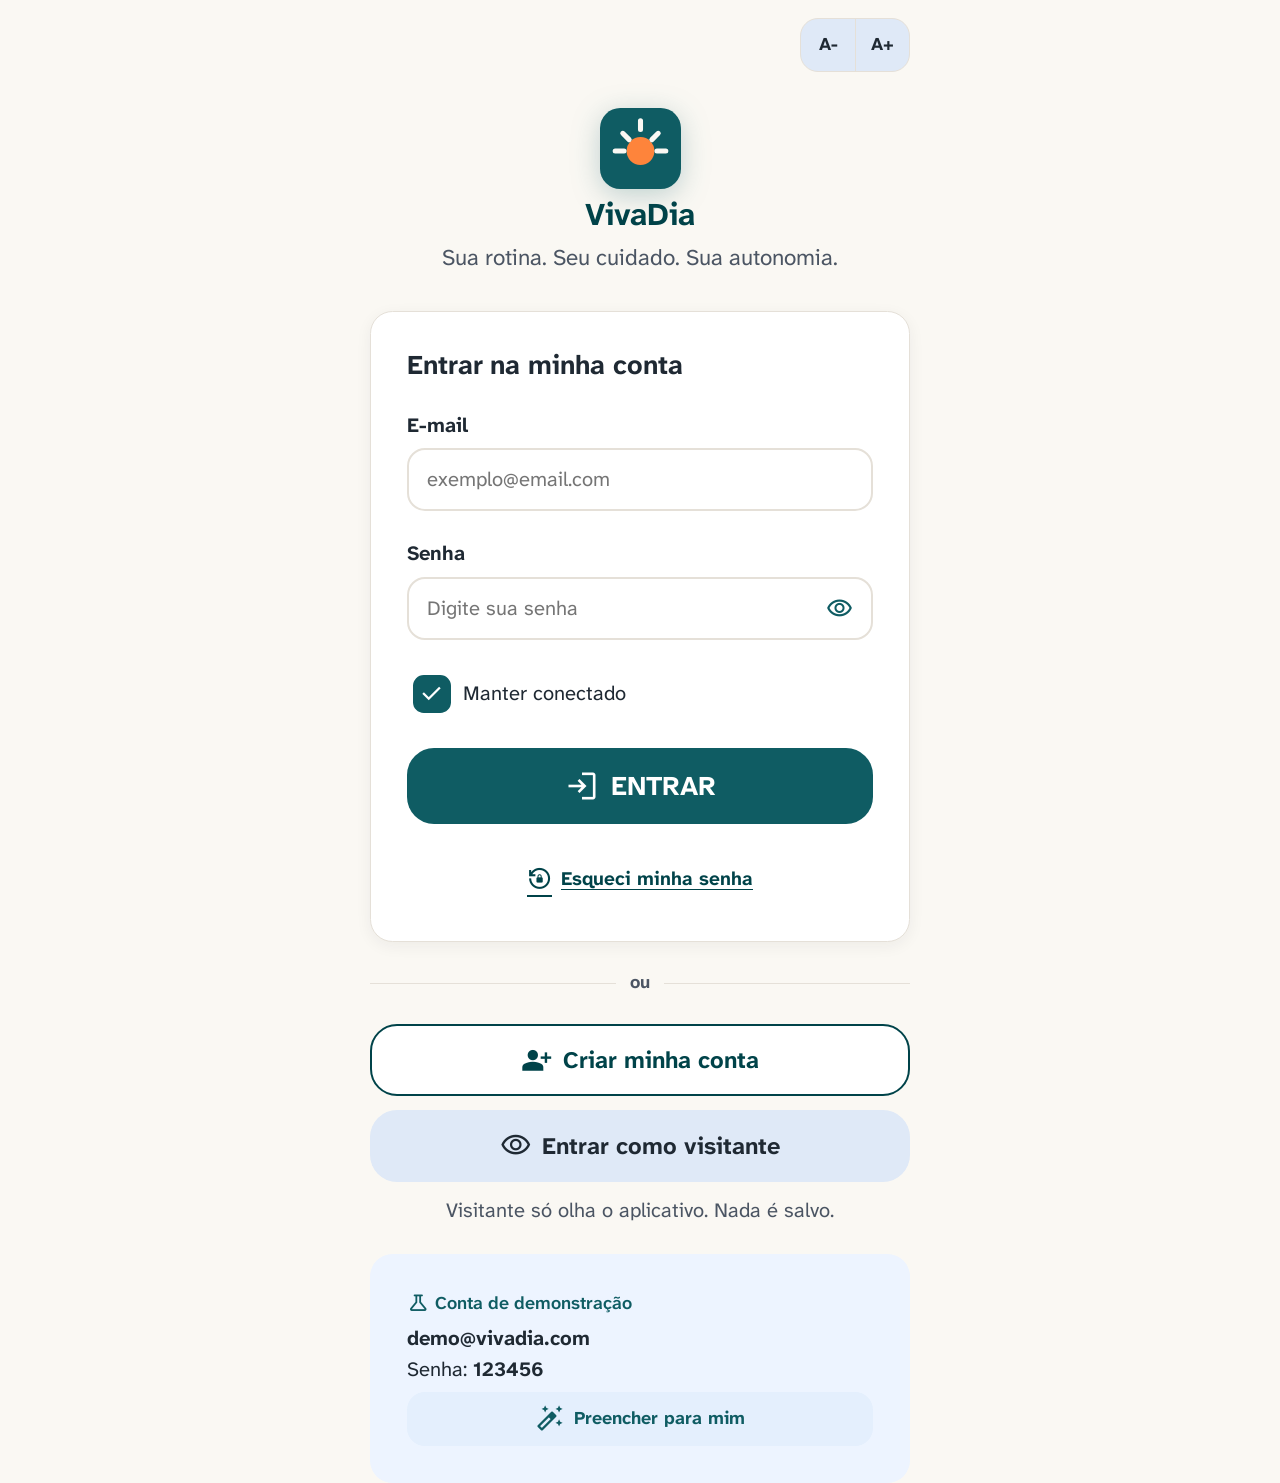
==== index.html @ de918b20 "movendo pastas" ====
<!DOCTYPE html>
<html lang="pt-BR" data-font="large">
  <head>
    <meta charset="UTF-8" />
    <meta name="viewport" content="width=device-width, initial-scale=1.0, viewport-fit=cover" />
    <meta name="theme-color" content="#0F5C63" />
    <title>VivaDia — Sua rotina. Seu cuidado. Sua autonomia.</title>
    <link rel="icon" href="data:image/svg+xml,%3Csvg xmlns='http://www.w3.org/2000/svg' viewBox='0 0 64 64'%3E%3Crect width='64' height='64' rx='16' fill='%230F5C63'/%3E%3Ccircle cx='32' cy='34' r='11' fill='%23FE843B'/%3E%3C/svg%3E" />
    <link rel="stylesheet" href="css/style.css" />
  </head>
  <body>
    <div id="app">
      <header class="header" id="header"></header>
      <main id="view" aria-live="polite"></main>
      <nav class="nav" id="nav" aria-label="Menu principal" hidden></nav>
    </div>
    <noscript>O VivaDia precisa do JavaScript ligado para funcionar.</noscript>

    <!-- scripts clássicos (sem módulos), assim funciona abrindo o arquivo direto, sem servidor -->
    <script src="js/utils.js"></script>
    <script src="js/data.js"></script>
    <script src="js/store.js"></script>
    <script src="js/auth.js"></script>
    <script src="js/components.js"></script>
    <script src="js/actions.js"></script>
    <script src="js/pages/hoje.js"></script>
    <script src="js/pages/medicamentos.js"></script>
    <script src="js/pages/agenda.js"></script>
    <script src="js/pages/ajuda.js"></script>
    <script src="js/pages/preferencias.js"></script>
    <script src="js/pages/lembrete.js"></script>
    <script src="js/pages/auth.js"></script>
    <script src="js/app.js"></script>
  </body>
</html>
---- css/style.css ----
/* ==========================================================================
   VivaDia — folha de estilos
   Tokens baseados no DESIGN.md. Tudo em rem: o A-/A+ escala a interface toda.
   ========================================================================== */

@font-face {
  font-family: 'Atkinson Hyperlegible Next';
  font-weight: 400;
  font-display: swap;
  src: url('../fonts/atkinson-400.woff2') format('woff2');
}

@font-face {
  font-family: 'Atkinson Hyperlegible Next';
  font-weight: 600;
  font-display: swap;
  src: url('../fonts/atkinson-600.woff2') format('woff2');
}

@font-face {
  font-family: 'Atkinson Hyperlegible Next';
  font-weight: 700;
  font-display: swap;
  src: url('../fonts/atkinson-700.woff2') format('woff2');
}

@font-face {
  font-family: 'Material Symbols Outlined';
  font-weight: 100 700;
  font-display: block;
  src: url('../fonts/material-symbols-outlined.woff2') format('woff2');
}

:root {
  --surface: #FAF8F3;
  --white: #ffffff;
  --pebble: #E5E0D8;
  --text: #1F2933;
  --text-2: #4B5563;

  --primary: #004349;
  --teal: #0F5C63;
  --teal-tint: #e4effd;
  --teal-soft: #edf4ff;
  --teal-fixed: #aceef6;
  --container-high: #dfe9f7;
  --container-highest: #d9e3f1;

  --accent: #9e4300;
  --accent-bright: #C2570C;
  --accent-soft: #ffdbcb;
  --accent-container: #fe843b;

  --green: #006122;
  --green-deep: #1E7B34;
  --green-soft: #9bf7a1;
  --green-bg: #E8F5E9;

  --amber-bg: #FEF3C7;
  --amber-text: #92400E;
  --grey-bg: #F3F4F6;
  --grey-text: #374151;

  --error: #ba1a1a;
  --error-soft: #ffdad6;
  --error-text: #93000a;

  --indigo: #5841B5;
  --indigo-bg: #ebe6fb;

  --inverse: #27313c;
  --inverse-text: #e8f2ff;

  --shadow-card: 0 4px 16px rgba(31, 41, 51, .06);
  --shadow-float: 0 12px 32px rgba(31, 41, 51, .14);

  --margin: 1.25rem;
  --gap: .75rem;
  --gap-lg: 1.25rem;
}

* {
  box-sizing: border-box;
}

html {
  font-size: 112.5%;
  -webkit-text-size-adjust: 100%;
  -webkit-tap-highlight-color: transparent;
  overscroll-behavior-y: none;
}

html[data-font="standard"] {
  font-size: 100%;
}

html[data-font="large"] {
  font-size: 112.5%;
}

html[data-font="xlarge"] {
  font-size: 125%;
}

body {
  margin: 0;
  background: var(--surface);
  color: var(--text);
  font-family: 'Atkinson Hyperlegible Next', system-ui, sans-serif;
  font-size: 1rem;
  line-height: 1.55;
  overscroll-behavior-y: none;
  overscroll-behavior-x: none;
  touch-action: pan-y;
}

button,
a,
input,
select,
textarea {
  font: inherit;
  color: inherit;
}

button {
  cursor: pointer;
  border: 0;
  background: none;
  touch-action: manipulation;
}

a {
  text-decoration: none;
}

h1,
h2,
h3,
h4,
p {
  margin: 0;
}

:focus-visible {
  outline: 3px solid var(--teal);
  outline-offset: 2px;
}

[hidden] {
  display: none !important;
}

.ms {
  font-family: 'Material Symbols Outlined';
  font-weight: normal;
  font-style: normal;
  font-size: 1.5rem;
  line-height: 1;
  letter-spacing: normal;
  text-transform: none;
  display: inline-block;
  white-space: nowrap;
  direction: ltr;
  -webkit-font-smoothing: antialiased;
  font-feature-settings: 'liga';
  user-select: none;
  flex-shrink: 0;
}

.ms.fill {
  font-variation-settings: 'FILL' 1;
}

/* ---------- Tipografia ---------- */
.t-time {
  font-size: 2.25rem;
  line-height: 1.2;
  font-weight: 700;
}

.t-time-m {
  font-size: 1.875rem;
  line-height: 1.25;
  font-weight: 700;
  font-variant-numeric: tabular-nums;
}

.t-h1 {
  font-size: 1.75rem;
  line-height: 1.25;
  font-weight: 700;
}

.t-h2 {
  font-size: 1.5rem;
  line-height: 1.3;
  font-weight: 700;
}

.t-h3 {
  font-size: 1.3125rem;
  line-height: 1.3;
  font-weight: 700;
}

.t-lg {
  font-size: 1.25rem;
  line-height: 1.5;
}

.t-md {
  font-size: 1.125rem;
  line-height: 1.55;
}

.t-bold {
  font-size: 1.125rem;
  line-height: 1.5;
  font-weight: 700;
}

.t-label {
  font-size: 1.125rem;
  line-height: 1.35;
  font-weight: 700;
}

.t-small {
  font-size: 1rem;
  line-height: 1.4;
  font-weight: 600;
}

.muted {
  color: var(--text-2);
}

.upper {
  text-transform: uppercase;
  letter-spacing: .06em;
}

.c-teal {
  color: var(--teal);
}

.c-primary {
  color: var(--primary);
}

.c-accent {
  color: var(--accent);
}

.c-green {
  color: var(--green-deep);
}

.center {
  text-align: center;
}

.trunc {
  overflow: hidden;
  text-overflow: ellipsis;
  white-space: nowrap;
}

/* ---------- Formulários e autenticação ---------- */
.field {
  display: flex;
  flex-direction: column;
  gap: .4rem;
}

.field > label,
.label {
  font-weight: 700;
  font-size: 1.125rem;
}

.input,
select.input,
textarea.input {
  width: 100%;
  min-height: 3.5rem;
  padding: .7rem 1rem;
  border: 2px solid var(--pebble);
  border-radius: 1rem;
  background: var(--white);
  font-size: 1.125rem;
}

.input:focus {
  border-color: var(--teal);
  outline: none;
  box-shadow: 0 0 0 3px rgba(15, 92, 99, .18);
}

.input.bad {
  border-color: var(--error);
}

.auth {
  width: 100%;
  max-width: 34rem;
  min-height: 100vh;
  min-height: 100dvh;
  margin: 0 auto;
  padding: 1rem var(--margin) 2rem;
  display: flex;
  flex-direction: column;
  gap: var(--gap-lg);
}

.auth-top {
  display: flex;
  align-items: center;
  justify-content: space-between;
  gap: var(--gap);
}

.auth-top .fontsize {
  margin-left: auto;
}

.auth-brand {
  display: flex;
  flex-direction: column;
  align-items: center;
  text-align: center;
  gap: .35rem;
  padding: .5rem 0;
}

.auth-brand svg {
  width: 4.5rem;
  height: 4.5rem;
  filter: drop-shadow(0 6px 14px rgba(15, 92, 99, .25));
}

.pw {
  position: relative;
}

.pw .input {
  padding-right: 4rem;
}

.pw-toggle {
  position: absolute;
  right: .35rem;
  top: 50%;
  transform: translateY(-50%);
  width: 3rem;
  height: 3rem;
  border-radius: .9rem;
  display: grid;
  place-items: center;
  color: var(--teal);
}

.pw-toggle:active {
  background: var(--teal-tint);
}

.chk {
  display: flex;
  align-items: center;
  gap: .7rem;
  min-height: 3rem;
  text-align: left;
}

.chk .box {
  width: 2.1rem;
  height: 2.1rem;
  border-radius: .6rem;
  border: 2.5px solid #6f797a;
  background: #fff;
  display: grid;
  place-items: center;
  color: transparent;
  flex-shrink: 0;
  transition: background .15s;
}

.chk[aria-checked="true"] .box {
  background: var(--teal);
  border-color: var(--teal);
  color: #fff;
}

.alert {
  display: flex;
  align-items: flex-start;
  gap: .6rem;
  padding: .8rem 1rem;
  border-radius: 1rem;
  background: var(--error-soft);
  color: var(--error-text);
  font-weight: 700;
  font-size: 1.0625rem;
  border: 1.5px solid #f3b3ad;
}

.errmsg {
  color: var(--error-text);
  font-size: 1rem;
  font-weight: 600;
}

.or {
  display: flex;
  align-items: center;
  gap: .8rem;
  color: var(--text-2);
  font-weight: 700;
}

.or::before,
.or::after {
  content: '';
  flex: 1;
  height: 1.5px;
  background: var(--pebble);
}

.strength {
  display: flex;
  align-items: center;
  gap: .7rem;
}

.strength-bar {
  display: flex;
  gap: .25rem;
  width: 5.5rem;
  flex-shrink: 0;
}

.strength-bar i {
  flex: 1;
  height: .5rem;
  border-radius: 9999px;
  background: var(--container-highest);
}

.strength[data-lv="1"] .strength-bar i:nth-child(-n+1) {
  background: var(--error);
}

.strength[data-lv="2"] .strength-bar i:nth-child(-n+2) {
  background: var(--accent-container);
}

.strength[data-lv="3"] .strength-bar i {
  background: var(--green-deep);
}

.guest-bar {
  display: flex;
  align-items: center;
  gap: .6rem;
  padding: .5rem var(--margin);
  background: var(--amber-bg);
  color: var(--amber-text);
  border-top: 1.5px solid #f6dc8a;
  font-weight: 700;
  font-size: 1rem;
  line-height: 1.3;
}

.guest-bar .grow {
  display: flex;
  align-items: center;
  gap: .4rem;
}

.guest-bar button {
  min-height: 2.5rem;
  padding: 0 .9rem;
  border-radius: 9999px;
  background: var(--amber-text);
  color: #fff;
  font-weight: 700;
  white-space: nowrap;
}

/* ---------- Estrutura ---------- */
#app {
  min-height: 100vh;
  min-height: 100dvh;
  display: flex;
  flex-direction: column;
  max-width: 34rem;
  margin: 0 auto;
  position: relative;
  background: var(--surface);
}

@media (min-width: 600px) {
  body {
    background: #ece8df;
  }

  #app {
    box-shadow: 0 0 40px rgba(0, 0, 0, .08);
  }
}

.header {
  position: sticky;
  top: 0;
  z-index: 30;
  background: rgba(250, 248, 243, .94);
  backdrop-filter: blur(14px);
  -webkit-backdrop-filter: blur(14px);
  box-shadow: 0 1px 8px rgba(0, 0, 0, .05);
  padding-top: env(safe-area-inset-top, 0);
}

.header-in {
  height: 4.5rem;
  padding: 0 var(--margin);
  display: flex;
  align-items: center;
  justify-content: space-between;
  gap: var(--gap);
}

.brand {
  display: flex;
  align-items: center;
  gap: .6rem;
  min-width: 0;
}

.brand svg {
  width: 2.25rem;
  height: 2.25rem;
  flex-shrink: 0;
}

.brand b {
  font-size: 1.5rem;
  color: var(--primary);
  letter-spacing: -.01em;
}

.back {
  width: 3rem;
  height: 3rem;
  border-radius: 1rem;
  background: var(--container-high);
  display: grid;
  place-items: center;
  flex-shrink: 0;
}

.back:active {
  background: #d1dbe8;
}

.header-title {
  font-size: 1.25rem;
  font-weight: 700;
  color: var(--primary);
  min-width: 0;
}

.header-right {
  display: flex;
  align-items: center;
  gap: .6rem;
}

.fontsize {
  display: inline-flex;
  height: 3rem;
  border-radius: 1rem;
  overflow: hidden;
  background: var(--container-high);
  border: 1.5px solid var(--pebble);
}

.fontsize button {
  min-width: 3rem;
  padding: 0 .55rem;
  font-weight: 700;
  font-size: 1rem;
  color: var(--text);
}

.fontsize button+button {
  border-left: 1.5px solid var(--pebble);
}

.fontsize button:active {
  background: #d1dbe8;
}

.fontsize button:disabled {
  opacity: .35;
}

.avatar {
  width: 2.75rem;
  height: 2.75rem;
  border-radius: 50%;
  background: var(--teal);
  color: #fff;
  font-weight: 700;
  display: grid;
  place-items: center;
  font-size: 1.15rem;
  flex-shrink: 0;
  border: 2px solid var(--white);
  box-shadow: var(--shadow-card);
}

main {
  flex: 1;
  min-width: 0;
  padding: 0 0 7.5rem;
}

main.no-nav {
  padding-bottom: 2rem;
}

.page {
  padding: .5rem var(--margin) 1rem;
  display: flex;
  flex-direction: column;
  gap: var(--gap-lg);
  animation: rise .22s ease-out;
}

@keyframes rise {
  from {
    opacity: 0;
    transform: translateY(12px);
  }

  to {
    opacity: 1;
    transform: none;
  }
}

@keyframes pop {
  from {
    opacity: 0;
    transform: scale(.92);
  }

  to {
    opacity: 1;
    transform: none;
  }
}

@keyframes pulse {

  0%,
  100% {
    transform: scale(1);
  }

  50% {
    transform: scale(1.08);
  }
}

@keyframes ping {

  75%,
  100% {
    transform: scale(1.7);
    opacity: 0;
  }
}

@keyframes shake {

  0%,
  100% {
    transform: none;
  }

  25% {
    transform: translateX(-6px);
  }

  75% {
    transform: translateX(6px);
  }
}

@keyframes flip {
  from {
    transform: rotateY(90deg);
  }

  to {
    transform: none;
  }
}

.nav {
  position: fixed;
  bottom: 0;
  left: 0;
  right: 0;
  width: 100%;
  max-width: 34rem;
  margin-inline: auto;
  z-index: 30;
  background: var(--white);
  box-shadow: 0 -4px 16px rgba(31, 41, 51, .08);
  padding-bottom: env(safe-area-inset-bottom, 0);
  border-top: 1.5px solid var(--pebble);
}

.nav-in {
  display: grid;
  grid-template-columns: repeat(3, 1fr);
  height: 5rem;
  padding: 0 .5rem;
}

.nav a {
  display: flex;
  flex-direction: column;
  align-items: center;
  justify-content: center;
  gap: .1rem;
  color: var(--text-2);
  font-weight: 600;
  font-size: 1rem;
  min-height: 3.5rem;
  margin: .5rem .25rem;
  border-radius: 1rem;
}

.nav a .ms {
  font-size: 1.75rem;
}

.nav a[aria-current="page"] {
  color: var(--teal);
  font-weight: 700;
  background: var(--teal-soft);
}

.nav a[aria-current="page"] .ms {
  font-variation-settings: 'FILL' 1;
}

/* ---------- Cartões ---------- */
.card {
  background: var(--white);
  border: 1.5px solid var(--pebble);
  border-radius: 1.25rem;
  box-shadow: var(--shadow-card);
  padding: var(--margin);
}

.card.flat {
  box-shadow: none;
}

.card.tint {
  background: var(--teal-soft);
  border-color: transparent;
}

.card.sunk {
  background: var(--container-high);
  border-color: transparent;
  box-shadow: none;
}

.card.accent-left {
  position: relative;
  overflow: hidden;
  padding-left: 1.6rem;
}

.card.accent-left::before {
  content: '';
  position: absolute;
  left: 0;
  top: 0;
  bottom: 0;
  width: .55rem;
  background: var(--accent);
}

.card.accent-left.teal::before {
  background: var(--teal);
}

.card.accent-top {
  position: relative;
  overflow: hidden;
  padding-top: 1.5rem;
}

.card.accent-top::before {
  content: '';
  position: absolute;
  left: 0;
  right: 0;
  top: 0;
  height: .5rem;
  background: var(--teal);
}

.stack {
  display: flex;
  flex-direction: column;
  gap: var(--gap);
}

.stack-lg {
  display: flex;
  flex-direction: column;
  gap: var(--gap-lg);
}

.stack-xs {
  display: flex;
  flex-direction: column;
  gap: .375rem;
}

.row {
  display: flex;
  align-items: center;
  gap: var(--gap);
}

.row.start {
  align-items: flex-start;
}

.row.between {
  justify-content: space-between;
}

.row.wrap {
  flex-wrap: wrap;
}

.grow {
  flex: 1;
  min-width: 0;
}

.grid2 {
  display: grid;
  grid-template-columns: 1fr 1fr;
  gap: var(--gap);
}

.section-head {
  display: flex;
  align-items: center;
  justify-content: space-between;
  gap: var(--gap);
}

.mt-xs {
  margin-top: .375rem;
}

.mt-sm {
  margin-top: .75rem;
}

.iconchip {
  width: 3rem;
  height: 3rem;
  border-radius: 1rem;
  display: grid;
  place-items: center;
  flex-shrink: 0;
}

.iconchip.sm {
  width: 2.75rem;
  height: 2.75rem;
}

.iconchip.lg {
  width: 3.5rem;
  height: 3.5rem;
}

.iconchip.round {
  border-radius: 50%;
}

.cat-med {
  background: var(--teal-tint);
  color: var(--teal);
}

.cat-consulta {
  background: var(--teal-fixed);
  color: var(--primary);
}

.cat-food {
  background: var(--accent-soft);
  color: #783100;
}

.cat-exercise {
  background: var(--green-soft);
  color: #00531c;
}

.cat-text-med {
  color: var(--teal);
}

.cat-text-consulta {
  color: var(--primary);
}

.cat-text-food {
  color: #B45309;
}

.cat-text-exercise {
  color: #15803D;
}

.cat-text-mind {
  color: var(--indigo);
}

/* ---------- Status ---------- */
.badge {
  display: inline-flex;
  align-items: center;
  gap: .3rem;
  padding: .3rem .8rem;
  border-radius: 9999px;
  font-size: 1rem;
  font-weight: 700;
  line-height: 1.3;
  white-space: nowrap;
  flex-shrink: 0;
}

.badge .ms {
  font-size: 1.25rem;
  font-variation-settings: 'FILL' 1;
}

.badge.done {
  background: var(--green-bg);
  color: var(--green-deep);
  border: 1.5px solid #b7dfbd;
}

.badge.pending {
  background: var(--amber-bg);
  color: var(--amber-text);
  border: 1.5px solid #f6dc8a;
}

.badge.snoozed {
  background: var(--grey-bg);
  color: var(--grey-text);
  border: 1.5px solid #d6d9de;
}

.badge.missed {
  background: var(--error-soft);
  color: var(--error-text);
  border: 1.5px solid #f3b3ad;
}

.badge.info {
  background: var(--teal-fixed);
  color: #004f55;
  border: 1.5px solid #8fd8e1;
}

.pill-info {
  display: inline-flex;
  align-items: center;
  gap: .4rem;
  padding: .3rem .8rem;
  border-radius: 9999px;
  background: var(--container-high);
  color: var(--text-2);
  font-weight: 600;
  font-size: 1rem;
}

.pill-info .ms {
  font-size: 1.2rem;
}

/* ---------- Botões ---------- */
.btn {
  display: flex;
  align-items: center;
  justify-content: center;
  gap: .6rem;
  width: 100%;
  min-height: 3.5rem;
  padding: .75rem 1.1rem;
  border-radius: 1.5rem;
  font-weight: 700;
  font-size: 1.125rem;
  line-height: 1.2;
  text-align: center;
  border: 2px solid transparent;
  transition: transform .08s, background .15s;
  user-select: none;
}

.btn:active {
  transform: scale(.98);
}

.btn .ms {
  font-size: 1.6rem;
}

.btn:disabled {
  opacity: .45;
  cursor: not-allowed;
}

.btn.lg {
  min-height: 4rem;
  font-size: 1.3125rem;
}

.btn.xl {
  min-height: 4.25rem;
  font-size: 1.5rem;
}

.btn.sm {
  min-height: 3rem;
  font-size: 1rem;
  padding: .5rem .9rem;
  border-radius: 1rem;
}

.btn-primary {
  background: var(--teal);
  color: #fff;
}

.btn-primary:active {
  background: var(--primary);
}

.btn-success {
  background: var(--green);
  color: #fff;
}

.btn-success:active {
  background: var(--primary);
}

.btn-accent {
  background: var(--accent-bright);
  color: #fff;
}

.btn-accent:active {
  background: var(--accent);
}

.btn-outline {
  background: var(--white);
  color: var(--primary);
  border-color: var(--primary);
}

.btn-outline:active {
  background: var(--teal-tint);
}

.btn-soft {
  background: var(--container-high);
  color: var(--text);
}

.btn-soft:active {
  background: var(--container-highest);
}

.btn-softteal {
  background: var(--teal-tint);
  color: var(--teal);
}

.btn-softteal:active {
  background: var(--container-high);
}

.btn-peach {
  background: var(--accent-container);
  color: #4d1d00;
}

.btn-danger {
  background: var(--error);
  color: #fff;
}

.btn-dangersoft {
  background: var(--white);
  color: var(--error);
  border-color: var(--error);
}

.btn-wa {
  background: #1f8a3f;
  color: #fff;
}

.btn-link {
  background: none;
  color: var(--primary);
  text-decoration: underline;
  text-underline-offset: 4px;
  min-height: 3rem;
  width: auto;
  font-size: 1.0625rem;
  padding: .5rem 1rem;
}

a.btn {
  text-decoration: none;
}

/* ---------- Progresso ---------- */
.segments {
  display: flex;
  gap: .35rem;
  height: .85rem;
  margin: .5rem 0;
}

.segments i {
  flex: 1;
  border-radius: 9999px;
  background: var(--container-highest);
  transition: background .3s;
}

.segments i.on {
  background: var(--green);
}

.bar {
  height: .9rem;
  background: var(--container-highest);
  border-radius: 9999px;
  overflow: hidden;
}

.bar>div {
  height: 100%;
  background: var(--teal);
  border-radius: 9999px;
  transition: width .5s;
}

.ring {
  width: 3.25rem;
  height: 3.25rem;
  border-radius: 50%;
  background: var(--white);
  color: var(--teal);
  display: grid;
  place-items: center;
  font-weight: 700;
  box-shadow: var(--shadow-card);
  flex-shrink: 0;
}

/* ---------- Linhas de tarefa (Hoje) ---------- */
.task-row {
  display: flex;
  align-items: center;
  justify-content: space-between;
  gap: var(--gap);
  width: 100%;
  text-align: left;
  padding: 1rem var(--gap);
  background: var(--white);
  border: 1.5px solid var(--pebble);
  border-radius: 1.25rem;
  box-shadow: var(--shadow-card);
  min-height: 4.5rem;
}

.task-row:active {
  background: var(--teal-soft);
}

.task-row.current {
  border-left: .35rem solid var(--primary);
}

.task-row .grow {
  display: flex;
  align-items: center;
  gap: var(--gap);
}

.task-row .txt {
  min-width: 0;
}

/* ---------- Áreas ---------- */
.area {
  display: flex;
  flex-direction: column;
  align-items: center;
  justify-content: center;
  gap: .5rem;
  min-height: 7rem;
  padding: 1rem;
  text-align: center;
  font-weight: 700;
  font-size: 1.125rem;
  line-height: 1.25;
  background: var(--white);
  border: 1.5px solid var(--pebble);
  border-radius: 1.25rem;
  box-shadow: var(--shadow-card);
}

.area:active {
  background: var(--teal-soft);
  transform: scale(.98);
}

.area .iconchip {
  width: 3.5rem;
  height: 3.5rem;
}

.area .ms {
  font-size: 2rem;
}

/* ---------- Agenda ---------- */
.days {
  display: flex;
  gap: var(--gap);
  overflow-x: auto;
  padding: .5rem var(--margin) .75rem;
  touch-action: pan-x;
  overscroll-behavior-x: contain;
}

.day {
  min-width: 4.5rem;
  height: 6rem;
  border-radius: 1.25rem;
  background: var(--white);
  border: 1.5px solid var(--pebble);
  box-shadow: var(--shadow-card);
  display: flex;
  flex-direction: column;
  align-items: center;
  justify-content: center;
  gap: .1rem;
  flex-shrink: 0;
}

.day small {
  font-size: 1rem;
  font-weight: 600;
  text-transform: uppercase;
  letter-spacing: .05em;
  color: var(--text-2);
}

.day b {
  font-size: 1.5rem;
  line-height: 1.1;
}

.day .dot {
  width: .6rem;
  height: .6rem;
  border-radius: 50%;
  background: var(--pebble);
  border: 1.5px solid var(--outline, #6f797a);
}

.day .dot.ok {
  background: var(--green);
  border-color: var(--green);
}

.day .dot.part {
  background: var(--accent-container);
  border-color: var(--accent);
}

.day.sel {
  background: var(--teal);
  border-color: var(--teal);
  color: #fff;
  transform: scale(1.05);
  box-shadow: var(--shadow-float);
}

.day.sel small {
  color: var(--teal-fixed);
}

.filters {
  display: flex;
  gap: var(--gap);
  overflow-x: auto;
  padding: .25rem var(--margin);
  touch-action: pan-x;
  overscroll-behavior-x: contain;
}

.pill {
  height: 3.5rem;
  padding: 0 1.1rem;
  border-radius: 9999px;
  background: var(--container-high);
  border: 1.5px solid transparent;
  display: inline-flex;
  align-items: center;
  gap: .5rem;
  font-weight: 700;
  font-size: 1.0625rem;
  white-space: nowrap;
  flex-shrink: 0;
}

.pill.on {
  background: var(--teal);
  color: #fff;
}

.hero {
  border-radius: 1.25rem;
  overflow: hidden;
  box-shadow: var(--shadow-card);
  background: var(--container);
}

.hero-img {
  height: 6.5rem;
  background: linear-gradient(135deg, #aceef6 0%, #ffdbcb 100%);
  display: flex;
  align-items: center;
  justify-content: center;
  gap: 1rem;
  font-size: 2.6rem;
}

.period {
  display: flex;
  align-items: center;
  gap: .6rem;
  padding: .25rem 0;
}

.period .iconchip {
  width: 2.5rem;
  height: 2.5rem;
  border-radius: 50%;
}

.period .ms {
  font-size: 1.4rem;
}

.task-card {
  background: var(--white);
  border: 1.5px solid var(--pebble);
  border-radius: 1.25rem;
  box-shadow: var(--shadow-card);
  padding: 1rem var(--margin) var(--margin);
}

.task-card.next {
  border-color: var(--teal);
}

.task-card .time {
  min-width: 5rem;
}

.note {
  background: var(--teal-soft);
  border-radius: 1rem;
  padding: .75rem 1rem;
}

/* ---------- Formulários ---------- */
.field {
  display: flex;
  flex-direction: column;
  gap: .4rem;
}

.field>label,
.label {
  font-weight: 700;
  font-size: 1.125rem;
}

.input,
select.input,
textarea.input {
  width: 100%;
  min-height: 3.5rem;
  padding: .7rem 1rem;
  border: 2px solid var(--pebble);
  border-radius: 1rem;
  background: var(--white);
  font-size: 1.125rem;
}

.input:focus {
  border-color: var(--teal);
  outline: none;
  box-shadow: 0 0 0 3px rgba(15, 92, 99, .18);
}

.input.bad {
  border-color: var(--error);
}

.errmsg {
  color: var(--error-text);
  font-weight: 600;
  font-size: 1rem;
}

.chips {
  display: flex;
  flex-wrap: wrap;
  gap: .6rem;
}

.chip {
  min-height: 3.25rem;
  padding: 0 1rem;
  border-radius: 9999px;
  border: 2px solid var(--pebble);
  background: var(--white);
  font-weight: 700;
  display: inline-flex;
  align-items: center;
  gap: .4rem;
}

.chip.on {
  background: var(--teal);
  border-color: var(--teal);
  color: #fff;
}

.timerow {
  display: flex;
  gap: .6rem;
  align-items: center;
}

.timerow .input {
  flex: 1;
  font-weight: 700;
  font-size: 1.375rem;
}

.iconbtn {
  width: 3.5rem;
  height: 3.5rem;
  border-radius: 1rem;
  background: var(--container-high);
  display: grid;
  place-items: center;
  flex-shrink: 0;
}

/* Switch */
.switch {
  width: 5rem;
  height: 2.75rem;
  border-radius: 9999px;
  background: var(--outline-variant, #bfc8c9);
  padding: .2rem;
  display: flex;
  align-items: center;
  justify-content: flex-start;
  flex-shrink: 0;
  transition: background .2s;
  box-shadow: inset 0 1px 3px rgba(0, 0, 0, .15);
}

.switch .knob {
  width: 2.35rem;
  height: 2.35rem;
  border-radius: 50%;
  background: #fff;
  display: grid;
  place-items: center;
  color: #6f797a;
  box-shadow: 0 1px 4px rgba(0, 0, 0, .3);
  transition: transform .2s;
}

.switch .knob .ms {
  font-size: 1.4rem;
}

.switch[aria-checked="true"] {
  background: var(--teal);
}

.switch[aria-checked="true"] .knob {
  transform: translateX(2.2rem);
  color: var(--teal);
}

/* Seletor de fonte */
.seg {
  display: grid;
  grid-template-columns: repeat(3, 1fr);
  gap: .4rem;
  padding: .3rem;
  border-radius: 1.25rem;
  background: var(--container);
}

.seg button {
  min-height: 4rem;
  border-radius: 1rem;
  display: flex;
  flex-direction: column;
  align-items: center;
  justify-content: center;
  font-weight: 700;
}

.seg button small {
  font-size: 1rem;
  font-weight: 600;
  color: var(--text-2);
}

.seg button[aria-checked="true"] {
  background: var(--teal);
  color: #fff;
  box-shadow: var(--shadow-card);
}

.seg button[aria-checked="true"] small {
  color: var(--teal-fixed);
}

/* ---------- Modal / sheet / toast ---------- */
.overlay {
  position: fixed;
  inset: 0;
  z-index: 60;
  background: rgba(31, 41, 51, .5);
  display: flex;
  align-items: flex-end;
  justify-content: center;
  padding: var(--gap);
  animation: fadein .15s;
}

@keyframes fadein {
  from {
    opacity: 0;
  }

  to {
    opacity: 1;
  }
}

.modal {
  width: 100%;
  max-width: 32rem;
  max-height: 90vh;
  overflow-y: auto;
  background: var(--white);
  border-radius: 1.5rem;
  box-shadow: var(--shadow-float);
  padding: 1.5rem;
  display: flex;
  flex-direction: column;
  gap: var(--gap-lg);
  animation: rise .22s ease-out;
  margin-bottom: env(safe-area-inset-bottom, 0);
}

.toast-wrap {
  position: fixed;
  left: 0;
  right: 0;
  top: 5rem;
  z-index: 80;
  display: flex;
  flex-direction: column;
  align-items: center;
  gap: .5rem;
  padding: 0 var(--margin);
  pointer-events: none;
}

.toast {
  pointer-events: auto;
  width: 100%;
  max-width: 32rem;
  display: flex;
  align-items: center;
  gap: var(--gap);
  padding: 1rem var(--margin);
  border-radius: 1.25rem;
  box-shadow: var(--shadow-float);
  background: var(--inverse);
  color: var(--inverse-text);
  animation: pop .2s ease-out;
}

.toast.ok {
  background: var(--green);
  color: #fff;
}

.toast.warn {
  background: var(--accent);
  color: #fff;
}

.toast .ms {
  font-size: 2rem;
}

/* ---------- Lembrete em tela cheia ---------- */
.reminder {
  min-height: 100vh;
  min-height: 100dvh;
  height: auto;
  padding: 2rem var(--margin) 4rem;
  display: flex;
  flex-direction: column;
  justify-content: flex-start;
  align-items: center;
  text-align: center;
  gap: 1.25rem;
  background: var(--surface);
  overflow-y: auto;
  -webkit-overflow-scrolling: touch;
}

.reminder .big-icon {
  position: relative;
  width: 7rem;
  height: 7rem;
  border-radius: 50%;
  background: var(--teal-tint);
  display: grid;
  place-items: center;
}

.reminder .big-icon .core {
  width: 5.5rem;
  height: 5.5rem;
  border-radius: 50%;
  background: var(--teal);
  color: #fff;
  display: grid;
  place-items: center;
}

.reminder .big-icon .core .ms {
  font-size: 3.2rem;
}

.reminder .big-icon::after {
  content: '';
  position: absolute;
  inset: 0;
  border-radius: 50%;
  background: rgba(15, 92, 99, .18);
  animation: ping 1.6s cubic-bezier(0, 0, .2, 1) infinite;
}

.reminder .clock {
  font-size: 4.25rem;
  line-height: 1;
  font-weight: 700;
  letter-spacing: -.02em;
  font-variant-numeric: tabular-nums;
}

/* ---------- Ajuda ---------- */
.sos {
  background: var(--error-soft);
  border-radius: 1.25rem;
  box-shadow: var(--shadow-card);
  padding: var(--margin);
  display: flex;
  flex-direction: column;
  gap: var(--gap-lg);
}

.sos .iconchip {
  background: var(--error);
  color: #fff;
  animation: pulse 2s infinite;
}

details.faq {
  background: var(--white);
  border: 1.5px solid var(--pebble);
  border-radius: 1.25rem;
  box-shadow: var(--shadow-card);
  padding: 0 var(--margin);
}

details.faq summary {
  list-style: none;
  cursor: pointer;
  display: flex;
  align-items: center;
  gap: var(--gap);
  padding: 1rem 0;
  min-height: 4rem;
  font-weight: 700;
  font-size: 1.125rem;
}

details.faq summary::-webkit-details-marker {
  display: none;
}

details.faq summary .chev {
  margin-left: auto;
  transition: transform .2s;
}

details.faq[open] summary .chev {
  transform: rotate(180deg);
}

details.faq .answer {
  padding: 0 0 1.1rem;
  color: var(--text-2);
  display: flex;
  flex-direction: column;
  gap: var(--gap);
}

.contact-av {
  width: 4rem;
  height: 4rem;
  border-radius: 50%;
  display: grid;
  place-items: center;
  font-size: 1.6rem;
  font-weight: 700;
  flex-shrink: 0;
  background: var(--teal-fixed);
  color: var(--primary);
}

.tag {
  display: inline-block;
  padding: .1rem .7rem;
  border-radius: 9999px;
  background: var(--green-soft);
  color: #00531c;
  font-weight: 700;
  font-size: 1rem;
}

.empty {
  text-align: center;
  padding: 2rem 1rem;
  color: var(--text-2);
  display: flex;
  flex-direction: column;
  align-items: center;
  gap: .5rem;
}

.empty .ms {
  font-size: 3rem;
  color: var(--teal);
}

.hist {
  display: flex;
  align-items: center;
  justify-content: space-between;
  gap: var(--gap);
  padding: .75rem 1rem;
  border-radius: 1rem;
  background: var(--teal-soft);
}

.hr {
  height: 1.5px;
  background: var(--pebble);
  border: 0;
  margin: 0;
}

.no-scrollbar::-webkit-scrollbar {
  display: none;
}

.no-scrollbar,
.days,
.filters {
  scrollbar-width: none;
}

.days::-webkit-scrollbar,
.filters::-webkit-scrollbar {
  display: none;
}

.btn-link {
  display: inline-flex;
  align-items: center;
  justify-content: center;
  gap: .5rem;
  font-weight: 700;
}

.btn-link .ms {
  font-size: 1.4rem;
}

/* ==========================================================================
   RESPONSIVO
   Celular (base acima) -> celular pequeno / paisagem -> tablet (700px) -> desktop (900px+)
   Desktop: menu lateral fixo no lugar da barra de baixo, conteúdo centralizado e em colunas.
   ========================================================================== */
:root {
  --col: 34rem;
  --side: 16rem;
}

.desk-only,
.nav a.desk-only,
.nav-brand {
  display: none;
}

#app.fs main {
  padding-bottom: 0;
}

.header-in {
  padding-left: max(var(--margin), env(safe-area-inset-left, 0px));
  padding-right: max(var(--margin), env(safe-area-inset-right, 0px));
}

.nav-in {
  padding-left: max(.5rem, env(safe-area-inset-left, 0px));
  padding-right: max(.5rem, env(safe-area-inset-right, 0px));
}

@media (hover: hover) and (pointer: fine) {
  .btn:hover {
    filter: brightness(1.07);
  }

  .task-row:hover,
  .option:hover {
    background: var(--teal-soft);
  }

  .area:hover {
    background: var(--teal-soft);
    box-shadow: var(--shadow-float);
  }

  .day:not(.sel):hover,
  .pill:not(.on):hover,
  .iconbtn:hover,
  .back:hover {
    background: var(--container-highest);
  }

  .chip:not(.on):hover {
    border-color: var(--teal);
  }

  .mem-card:not(.up):not(.matched):hover {
    filter: brightness(1.12);
  }

  details.faq summary:hover {
    color: var(--teal);
  }
}

@media (prefers-reduced-motion: reduce) {

  *,
  *::before,
  *::after {
    animation-duration: .01ms !important;
    animation-iteration-count: 1 !important;
    transition-duration: .01ms !important;
  }
}

/* Celulares pequenos (até 380px) */
@media (max-width: 380px) {
  :root {
    --margin: 1rem;
  }

  .brand b {
    font-size: 1.25rem;
  }

  .brand svg {
    width: 2rem;
    height: 2rem;
  }

  .header-right {
    gap: .4rem;
  }

  .fontsize button {
    min-width: 2.6rem;
    padding: 0 .4rem;
  }

  .t-time {
    font-size: 2rem;
  }

  .t-time-m {
    font-size: 1.625rem;
  }

  .btn.xl {
    font-size: 1.3125rem;
  }

  .reminder .clock {
    font-size: 3.5rem;
  }

  .day {
    min-width: 4rem;
  }
}

/* Celular na horizontal / telas baixas */
@media (max-height: 480px) and (orientation: landscape) {
  .header-in {
    height: 3.75rem;
  }

  .nav-in {
    height: 4rem;
  }

  .nav a {
    min-height: 3rem;
    margin: .25rem;
    flex-direction: row;
    gap: .5rem;
  }

  .modal {
    max-height: 94vh;
  }

  .reminder {
    justify-content: flex-start;
  }

  .reminder .big-icon {
    width: 5rem;
    height: 5rem;
  }

  .reminder .big-icon .core {
    width: 4rem;
    height: 4rem;
  }

  .reminder .big-icon .core .ms {
    font-size: 2.4rem;
  }

  .reminder .clock {
    font-size: 3rem;
  }
}

/* Celular: sem barra de baixo em telas sem aba (detalhes e formulários) */
@media (max-width: 899px) {
  #app.notab .nav {
    display: none;
  }
}

/* Tablet (700px+): coluna mais larga, diálogos centralizados */
@media (min-width: 700px) {
  :root {
    --col: 44rem;
    --margin: 1.5rem;
  }

  #app,
  .nav {
    max-width: var(--col);
  }

  .overlay {
    align-items: center;
  }

  .modal {
    max-width: 34rem;
    margin-bottom: 0;
  }

  .toast-wrap {
    top: 5.5rem;
  }

  .days .day {
    flex: 1 0 4.5rem;
  }

  .options {
    max-width: 36rem;
    margin-inline: auto;
    width: 100%;
  }

  .pair-wrap {
    grid-template-columns: 1fr 1fr;
  }
}

/* Desktop (900px+): menu lateral */
@media (min-width: 900px) {
  :root {
    --margin: 2rem;
    --gap-lg: 1.5rem;
  }

  body {
    background: var(--surface);
  }

  #app {
    max-width: none;
    box-shadow: none;
    padding-left: var(--side);
  }

  #app.fs {
    padding-left: 0;
  }

  .nav {
    top: 0;
    bottom: auto;
    left: 0;
    right: auto;
    transform: none;
    width: var(--side);
    max-width: none;
    margin-inline: 0;
    height: 100vh;
    height: 100dvh;
    display: flex;
    flex-direction: column;
    gap: .5rem;
    padding: 1.5rem 1rem calc(1.5rem + env(safe-area-inset-bottom, 0px));
    border-top: 0;
    border-right: 1.5px solid var(--pebble);
    box-shadow: none;
    overflow-y: auto;
  }

  .nav-brand {
    display: flex;
    align-items: center;
    gap: .6rem;
    padding: 0 .75rem 1.25rem;
  }

  .nav-brand svg {
    width: 2.5rem;
    height: 2.5rem;
    flex-shrink: 0;
  }

  .nav-brand b {
    font-size: 1.5rem;
    color: var(--primary);
    letter-spacing: -.01em;
  }

  .nav-in {
    display: flex;
    flex-direction: column;
    height: auto;
    gap: .4rem;
    padding: 0;
  }

  .nav a,
  .nav a.desk-only {
    display: flex;
    flex-direction: row;
    justify-content: flex-start;
    gap: .9rem;
    min-height: 3.5rem;
    margin: 0;
    padding: 0 1rem;
    font-size: 1.125rem;
  }

  .nav a:not([aria-current]):hover {
    background: var(--teal-soft);
    color: var(--teal);
  }

  .header-in {
    height: 5rem;
  }

  .brand {
    display: none;
  }

  .header-title.desk-only {
    display: block;
    font-size: 1.625rem;
  }

  main {
    padding-bottom: 2.5rem;
  }

  .page {
    width: 100%;
    max-width: 54rem;
    margin-inline: auto;
    padding-top: 1.25rem;
  }

  .page.dash,
  .page.agenda,
  .page:has(> .cards2) {
    max-width: 78rem;
  }

  .page:has(> .contacts) {
    max-width: 70rem;
  }

  .reminder {
    max-width: 38rem;
    margin: 0 auto;
  }

  .reminder .clock {
    font-size: 5rem;
  }

  .agenda> :nth-child(5) {
    display: grid;
    grid-template-columns: repeat(auto-fit, minmax(21rem, 1fr));
    gap: var(--gap-lg);
    align-items: start;
  }

  .agenda> :nth-child(5)>.btn,
  .agenda> :nth-child(5)>.empty {
    grid-column: 1 / -1;
  }

  .cards2 {
    display: flex;
    flex-direction: column;
    gap: var(--gap-lg);
  }

  .contacts {
    display: grid;
    grid-template-columns: repeat(auto-fit, minmax(20rem, 1fr));
    gap: var(--gap-lg);
    align-items: start;
  }

  .contacts>.section-head {
    grid-column: 1 / -1;
  }
}

/* Desktop largo (1100px+): painéis em colunas */
@media (min-width: 1100px) {
  .page.dash {
    display: grid;
    grid-template-columns: minmax(0, 1.45fr) minmax(0, 1fr);
    column-gap: 0;
    row-gap: var(--gap-lg);
    align-items: start;
  }

  .dash>.d-status,
  .dash>.d-prog {
    grid-column: 1 / -1;
  }

  .dash>.d-next {
    grid-column: 1;
    grid-row: 3;
  }

  .dash>.d-list {
    grid-column: 1;
    grid-row: 4;
  }

  .dash>.d-areas {
    grid-column: 2;
    grid-row: 3 / span 2;
    position: sticky;
    top: 6rem;
  }

  .page.agenda {
    display: grid;
    grid-template-columns: repeat(2, minmax(0, 1fr));
    row-gap: var(--gap-lg);
    align-items: stretch;
  }

  .agenda> :nth-child(1) {
    grid-column: 1 / -1;
    grid-row: 1;
  }

  .agenda> :nth-child(2) {
    grid-column: 1;
    grid-row: 2;
  }

  .agenda> :nth-child(4) {
    grid-column: 2;
    grid-row: 2;
  }

  .agenda> :nth-child(3) {
    grid-column: 1 / -1;
    grid-row: 3;
  }

  .agenda> :nth-child(5) {
    grid-column: 1 / -1;
    grid-row: 4;
  }

  .cards2 {
    display: grid;
    grid-template-columns: repeat(2, minmax(0, 1fr));
    align-items: start;
  }
}

#app {
  min-width: 0;
}
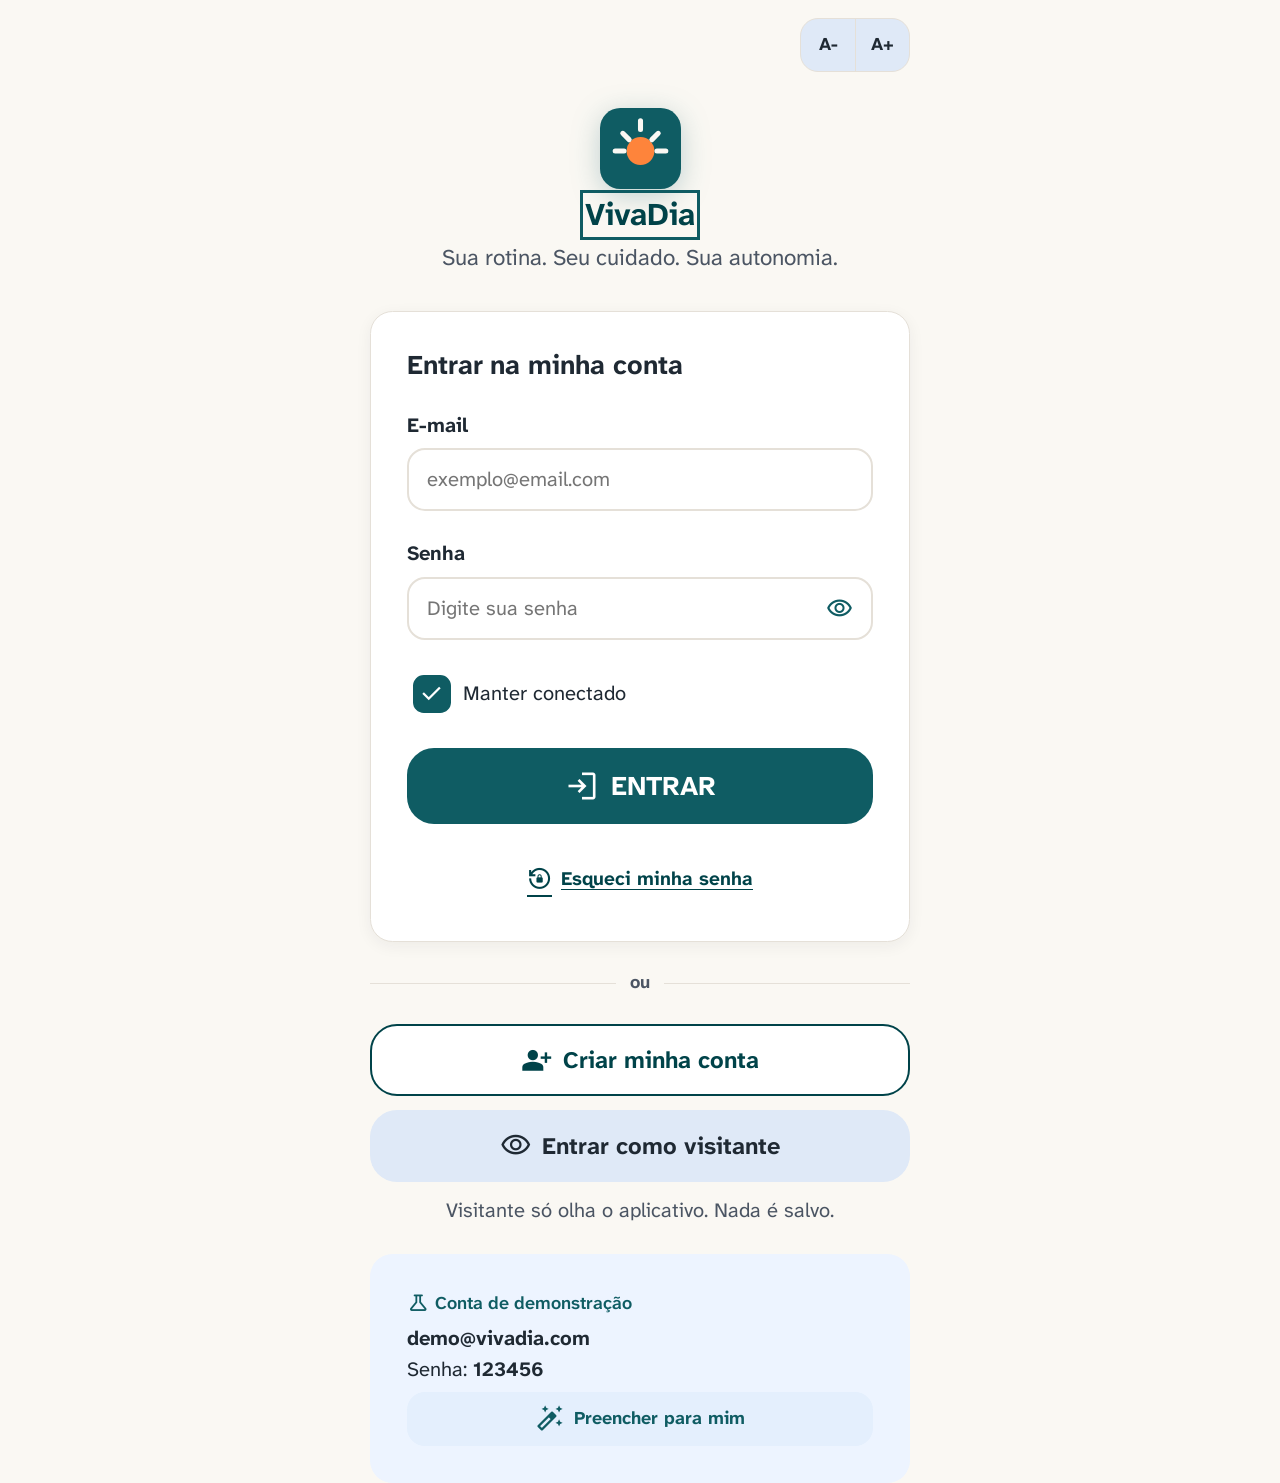
==== commit f8d42d9b: "Mudamças heurísticas, logóica e responsividade" ====
--- a/index.html
+++ b/index.html
@@ -1,35 +1,41 @@
 <!DOCTYPE html>
 <html lang="pt-BR" data-font="large">
-  <head>
-    <meta charset="UTF-8" />
-    <meta name="viewport" content="width=device-width, initial-scale=1.0, viewport-fit=cover" />
-    <meta name="theme-color" content="#0F5C63" />
-    <title>VivaDia — Sua rotina. Seu cuidado. Sua autonomia.</title>
-    <link rel="icon" href="data:image/svg+xml,%3Csvg xmlns='http://www.w3.org/2000/svg' viewBox='0 0 64 64'%3E%3Crect width='64' height='64' rx='16' fill='%230F5C63'/%3E%3Ccircle cx='32' cy='34' r='11' fill='%23FE843B'/%3E%3C/svg%3E" />
-    <link rel="stylesheet" href="css/style.css" />
-  </head>
-  <body>
-    <div id="app">
-      <header class="header" id="header"></header>
-      <main id="view" aria-live="polite"></main>
-      <nav class="nav" id="nav" aria-label="Menu principal" hidden></nav>
-    </div>
-    <noscript>O VivaDia precisa do JavaScript ligado para funcionar.</noscript>
 
-    <!-- scripts clássicos (sem módulos), assim funciona abrindo o arquivo direto, sem servidor -->
-    <script src="js/utils.js"></script>
-    <script src="js/data.js"></script>
-    <script src="js/store.js"></script>
-    <script src="js/auth.js"></script>
-    <script src="js/components.js"></script>
-    <script src="js/actions.js"></script>
-    <script src="js/pages/hoje.js"></script>
-    <script src="js/pages/medicamentos.js"></script>
-    <script src="js/pages/agenda.js"></script>
-    <script src="js/pages/ajuda.js"></script>
-    <script src="js/pages/preferencias.js"></script>
-    <script src="js/pages/lembrete.js"></script>
-    <script src="js/pages/auth.js"></script>
-    <script src="js/app.js"></script>
-  </body>
-</html>
+<head>
+  <meta charset="UTF-8" />
+  <meta name="viewport" content="width=device-width, initial-scale=1.0, viewport-fit=cover" />
+  <meta name="theme-color" content="#0F5C63" />
+  <title>VivaDia — Sua rotina. Seu cuidado. Sua autonomia.</title>
+  <link rel="icon"
+    href="data:image/svg+xml,%3Csvg xmlns='http://www.w3.org/2000/svg' viewBox='0 0 64 64'%3E%3Crect width='64' height='64' rx='16' fill='%230F5C63'/%3E%3Ccircle cx='32' cy='34' r='11' fill='%23FE843B'/%3E%3C/svg%3E" />
+  <link rel="stylesheet" href="css/style.css" />
+  <link rel="stylesheet" href="css/style-jogos.css" />
+</head>
+
+<body>
+  <div id="app">
+    <header class="header" id="header"></header>
+    <main id="view"></main>
+    <nav class="nav" id="nav" aria-label="Menu principal" hidden></nav>
+  </div>
+  <noscript>O VivaDia precisa do JavaScript ligado para funcionar.</noscript>
+
+  <!-- scripts clássicos (sem módulos), assim funciona abrindo o arquivo direto, sem servidor -->
+  <script src="js/utils.js"></script>
+  <script src="js/data.js"></script>
+  <script src="js/store.js"></script>
+  <script src="js/auth.js"></script>
+  <script src="js/components.js"></script>
+  <script src="js/actions.js"></script>
+  <script src="js/pages/hoje.js"></script>
+  <script src="js/pages/medicamentos.js"></script>
+  <script src="js/pages/agenda.js"></script>
+  <script src="js/pages/mental.js"></script>
+  <script src="js/pages/ajuda.js"></script>
+  <script src="js/pages/preferencias.js"></script>
+  <script src="js/pages/lembrete.js"></script>
+  <script src="js/pages/auth.js"></script>
+  <script src="js/app.js"></script>
+</body>
+
+</html>
--- a/css/style.css
+++ b/css/style.css
@@ -274,7 +274,7 @@
   gap: .4rem;
 }
 
-.field > label,
+.field>label,
 .label {
   font-weight: 700;
   font-size: 1.125rem;
@@ -993,6 +993,20 @@
   border: 1.5px solid #8fd8e1;
 }
 
+.task-sheet-head {
+  flex-wrap: wrap;
+  row-gap: .5rem;
+}
+
+.task-sheet-head>.row {
+  min-width: 0;
+  flex: 1 1 12rem;
+}
+
+.task-sheet-head>.badge {
+  margin-left: 0;
+}
+
 .pill-info {
   display: inline-flex;
   align-items: center;
@@ -1328,6 +1342,52 @@
 
 .day.sel small {
   color: var(--teal-fixed);
+}
+
+.month-grid {
+  display: grid;
+  grid-template-columns: repeat(7, minmax(0, 1fr));
+  gap: .35rem;
+  padding: .5rem var(--margin) .75rem;
+  text-align: center;
+}
+
+.month-day {
+  min-height: 3.5rem;
+  border: 1.5px solid var(--pebble);
+  border-radius: .75rem;
+  background: var(--white);
+  color: var(--text);
+  display: flex;
+  flex-direction: column;
+  align-items: center;
+  justify-content: center;
+  gap: .2rem;
+}
+
+.month-day.outside {
+  opacity: .45;
+}
+
+.month-day.sel {
+  background: var(--teal);
+  border-color: var(--teal);
+  color: #fff;
+}
+
+.month-day .dot {
+  width: .45rem;
+  height: .45rem;
+  border-radius: 50%;
+  background: var(--pebble);
+}
+
+.month-day .dot.ok {
+  background: var(--green);
+}
+
+.month-day .dot.part {
+  background: var(--accent);
 }
 
 .filters {
@@ -2239,24 +2299,23 @@
     align-items: start;
   }
 
-  .dash>.d-status,
   .dash>.d-prog {
     grid-column: 1 / -1;
   }
 
   .dash>.d-next {
     grid-column: 1;
-    grid-row: 3;
+    grid-row: 2;
   }
 
   .dash>.d-list {
     grid-column: 1;
-    grid-row: 4;
+    grid-row: 3;
   }
 
   .dash>.d-areas {
     grid-column: 2;
-    grid-row: 3 / span 2;
+    grid-row: 2 / span 2;
     position: sticky;
     top: 6rem;
   }
@@ -2302,4 +2361,476 @@
 
 #app {
   min-width: 0;
+}
+
+/* ==========================================================================
+   AJUSTES MOBILE (até 599px)
+   Selos/tags (PENDENTE, FEITA, ADIADA...) nunca ficam ao lado do texto:
+   descem para a linha de baixo, alinhados com o texto do cartão.
+   ========================================================================== */
+
+/* Base: colunas de grid podem encolher e textos longos quebram (sem overflow:hidden) */
+.page,
+.card,
+.task-row,
+.task-card,
+.modal {
+  min-width: 0;
+}
+
+h1,
+h2,
+h3,
+h4,
+.t-bold,
+.t-md,
+.t-lg {
+  overflow-wrap: anywhere;
+}
+
+.badge,
+.pill-info {
+  max-width: 100%;
+}
+
+@media (max-width: 599px) {
+
+  /* ---------- Cabeçalho: A-/A+ não sobrepõe a marca ---------- */
+  .header-in {
+    gap: .5rem;
+  }
+
+  .header-in>.row {
+    min-width: 0;
+    flex: 1 1 auto;
+  }
+
+  .brand {
+    flex: 1 1 auto;
+  }
+
+  .brand b {
+    white-space: nowrap;
+  }
+
+  .header-right {
+    flex-shrink: 0;
+    gap: .4rem;
+  }
+
+  .guest-bar {
+    flex-wrap: wrap;
+  }
+
+  /* ---------- HOJE: lista de atividades ---------- */
+  .task-row {
+    flex-wrap: wrap;
+    align-items: flex-start;
+    row-gap: .6rem;
+    padding: 1rem;
+  }
+
+  .task-row>.grow {
+    flex: 1 1 100%;
+    align-items: flex-start;
+  }
+
+  .task-row .txt {
+    flex: 1 1 0;
+  }
+
+  /* selo desce para a linha de baixo, alinhado ao texto (após o ícone de 3rem) */
+  .task-row>.badge {
+    margin-left: calc(3rem + var(--gap));
+  }
+
+  /* "Próxima atividade" + selo */
+  .d-next .row.between {
+    flex-wrap: wrap;
+    row-gap: .5rem;
+  }
+
+  .t-time {
+    font-size: 2rem;
+  }
+
+  /* ---------- MEDICAMENTOS ---------- */
+  .card-head {
+    flex-wrap: wrap;
+    row-gap: .6rem;
+  }
+
+  .card-head>.row {
+    flex: 1 1 100%;
+    min-width: 0;
+  }
+
+  .card-head>.badge {
+    margin-left: calc(3rem + var(--gap));
+  }
+
+  .task-sheet-head>.badge {
+    flex: 0 1 calc(100% - 3rem - var(--gap));
+    width: calc(100% - 3rem - var(--gap));
+    box-sizing: border-box;
+    margin-left: calc(3rem + var(--gap));
+  }
+
+  .card-head .t-small {
+    overflow-wrap: anywhere;
+  }
+
+  /* histórico do detalhe do medicamento */
+  .hist {
+    flex-wrap: wrap;
+    row-gap: .5rem;
+  }
+
+  .hist>.badge {
+    margin-left: 0;
+  }
+
+  /* ---------- AGENDA ---------- */
+  .tc-head {
+    flex-direction: column;
+    align-items: stretch;
+    gap: .6rem !important;
+  }
+
+  .tc-main {
+    flex: 1 1 auto !important;
+    width: 100%;
+  }
+
+  .tc-badge {
+    flex: 0 0 auto;
+  }
+
+  .task-card {
+    padding: 1rem;
+  }
+
+  .task-card .note {
+    flex-wrap: nowrap;
+  }
+
+  .period {
+    flex-wrap: wrap;
+  }
+
+  /* ---------- ATIVIDADES MENTAIS ---------- */
+  .card .row.between.wrap {
+    row-gap: .6rem;
+  }
+
+  /* ---------- AJUDA ---------- */
+  .contacts .t-time-m {
+    font-size: 1.5rem;
+    overflow-wrap: anywhere;
+  }
+
+  .contacts .row>div[style*="min-width:0"] {
+    flex: 1 1 0;
+  }
+
+  details.faq summary {
+    align-items: flex-start;
+  }
+
+  details.faq summary>span {
+    flex: 1 1 0;
+    min-width: 0;
+  }
+
+  /* ---------- PREFERÊNCIAS ---------- */
+  .pref-row {
+    flex-wrap: wrap;
+    row-gap: .75rem;
+  }
+
+  .pref-row>.grow {
+    flex: 1 1 calc(100% - 3rem - var(--gap));
+  }
+
+  /* o botão liga/desliga desce para a linha de baixo */
+  .pref-row>.switch {
+    margin-left: calc(3rem + var(--gap));
+  }
+
+  .cg-row {
+    flex-wrap: wrap;
+    row-gap: .6rem;
+  }
+
+  .cg-row>.row {
+    flex: 1 1 100%;
+    min-width: 0;
+  }
+
+  .cg-row>.btn {
+    width: 100%;
+  }
+
+  /* ---------- LEMBRETE em tela cheia ---------- */
+  .reminder .pill-info {
+    border-radius: 1rem;
+    text-align: left;
+    white-space: normal;
+  }
+
+  .reminder .clock {
+    font-size: 3.75rem;
+  }
+
+  /* ---------- Botões de ação lado a lado: empilham se faltar espaço ---------- */
+  .grid2 .btn {
+    padding-inline: .6rem;
+  }
+
+  .modal {
+    padding: 1.25rem;
+  }
+}
+
+/* Celulares bem estreitos (até 360px) */
+@media (max-width: 360px) {
+  :root {
+    --margin: .875rem;
+  }
+
+  .header-in {
+    padding-left: .75rem;
+    padding-right: .75rem;
+  }
+
+  .brand svg {
+    width: 1.75rem;
+    height: 1.75rem;
+  }
+
+  .brand b {
+    font-size: 1.1rem;
+  }
+
+  .brand {
+    gap: .4rem;
+  }
+
+  .fontsize {
+    height: 2.5rem;
+  }
+
+  .fontsize button {
+    min-width: 2.25rem;
+    padding: 0 .3rem;
+    font-size: .9rem;
+  }
+
+  .avatar {
+    width: 2.5rem;
+    height: 2.5rem;
+    font-size: 1rem;
+  }
+
+  .task-row>.badge,
+  .card-head>.badge,
+  .pref-row>.switch {
+    margin-left: 0;
+  }
+
+  .d-next .grid2 {
+    grid-template-columns: 1fr;
+  }
+
+  .badge {
+    font-size: .9rem;
+  }
+}
+
+
+/* ==========================================================================
+   CORREÇÃO DE OVERFLOW (causa raiz)
+   Colunas 1fr não encolhem abaixo do conteúdo (min-width:auto), então
+   palavras longas ("Alimentação", "Atividades Mentais") empurravam a grade
+   para fora da tela. minmax(0,1fr) deixa a coluna encolher e o texto quebrar.
+   ========================================================================== */
+.grid2 {
+  grid-template-columns: repeat(2, minmax(0, 1fr));
+}
+
+.grid2>*,
+.area,
+.mental-cols>*,
+.seg>*,
+.mem-grid>* {
+  min-width: 0;
+}
+
+.area {
+  overflow-wrap: anywhere;
+  hyphens: auto;
+}
+
+.area>span {
+  max-width: 100%;
+}
+
+.seg {
+  grid-template-columns: repeat(3, minmax(0, 1fr));
+}
+
+.mem-grid {
+  grid-template-columns: repeat(3, minmax(0, 1fr));
+}
+
+.nav-in {
+  grid-template-columns: repeat(3, minmax(0, 1fr));
+}
+
+.nav a {
+  min-width: 0;
+  text-align: center;
+}
+
+@media (max-width: 599px) {
+  .area {
+    padding: .75rem .5rem;
+    font-size: 1rem;
+  }
+
+  .area .iconchip {
+    width: 3rem;
+    height: 3rem;
+  }
+
+  .nav a {
+    font-size: .9375rem;
+  }
+}
+
+/* fonte extra grande em tela estreita: áreas em 1 coluna */
+@media (max-width: 420px) {
+  html[data-font="xlarge"] .d-areas .grid2 {
+    grid-template-columns: minmax(0, 1fr);
+  }
+}
+
+
+/* Ajuda: telefone e nome nunca empurram o card */
+.contacts .card>.row>div {
+  min-width: 0;
+}
+
+.contacts .t-time-m {
+  overflow-wrap: anywhere;
+}
+
+/* Caça-palavras: colunas que encolhem, botões sem padding extra */
+.wgrid {
+  grid-template-columns: repeat(6, minmax(0, 1fr));
+}
+
+.wgrid button {
+  min-width: 0;
+  padding: 0;
+  font-size: clamp(1.1rem, 5.5vw, 1.9rem);
+}
+
+.words span {
+  letter-spacing: .04em;
+}
+
+
+/* ==========================================================================
+   MENU INFERIOR COM 4 ATALHOS: Hoje · Medicamentos · Agenda · Ajuda
+   ========================================================================== */
+.nav-in {
+  grid-template-columns: repeat(4, minmax(0, 1fr));
+}
+
+.nav .lbl-d {
+  display: none;
+}
+
+@media (max-width: 899px) {
+  .nav-in {
+    padding: 0 .25rem;
+  }
+
+  .nav a {
+    margin: .5rem .125rem;
+    font-size: .875rem;
+    line-height: 1.2;
+    gap: .15rem;
+  }
+
+  .nav a .ms {
+    font-size: 1.6rem;
+  }
+
+  .nav a span {
+    max-width: 100%;
+    overflow-wrap: anywhere;
+  }
+
+  .nav a .lbl-m {
+    font-size: .75rem;
+    white-space: nowrap;
+  }
+}
+
+@media (max-width: 380px) {
+  .nav a {
+    font-size: .8125rem;
+  }
+}
+
+@media (min-width: 900px) {
+  .nav .lbl-m {
+    display: none;
+  }
+
+  .nav .lbl-d {
+    display: inline;
+  }
+}
+
+/* ==========================================================================
+   AJUSTES DA REVISÃO COM AS 10 HEURÍSTICAS DE NIELSEN
+   ========================================================================== */
+
+/* Aviso (toast) com botão de ação, ex.: "Desfazer" — H3 controle e liberdade */
+.toast-act {
+  flex-shrink: 0;
+  min-height: 3rem;
+  padding: 0 1rem;
+  border-radius: 1rem;
+  border: 2px solid currentColor;
+  background: rgba(255, 255, 255, .16);
+  color: inherit;
+  font-weight: 700;
+  font-size: 1.0625rem;
+}
+
+.toast-act:active {
+  background: rgba(255, 255, 255, .32);
+}
+
+/* Entrada dos Ajustes sempre reconhecível: o círculo com a inicial ganha uma engrenagem — H6 */
+.avatar {
+  position: relative;
+}
+
+.avatar .gear {
+  position: absolute;
+  right: -.45rem;
+  bottom: -.45rem;
+  width: 1.35rem;
+  height: 1.35rem;
+  display: grid;
+  place-items: center;
+  border-radius: 50%;
+  background: var(--white);
+  color: var(--teal);
+  box-shadow: var(--shadow-card);
 }
--- a/css/style-jogos.css
+++ b/css/style-jogos.css
@@ -0,0 +1,265 @@
+/* ==========================================================================
+   ATIVIDADES MENTAIS E JOGOS
+   Cole este bloco no FINAL do style.css (não altera nada do que já existe).
+   Usa as mesmas variáveis e se encaixa no layout responsivo atual
+   (a largura da tela/menu lateral continua sendo controlada pelo seu CSS).
+   ========================================================================== */
+
+/* cor da categoria "mente" (atalho em Hoje, Agenda e lembretes) */
+.cat-mind {
+  background: var(--indigo-bg);
+  color: var(--indigo);
+}
+
+/* faixa de emojis dos cartões */
+.emoji-strip {
+  display: flex;
+  align-items: center;
+  justify-content: center;
+  gap: .6rem;
+  font-size: 2.2rem;
+  padding: .75rem;
+  border-radius: 1rem;
+  background: linear-gradient(135deg, var(--teal-fixed), #f3eefe);
+}
+
+/* lista de atividades: 1 coluna no celular, 2+ colunas quando houver espaço */
+.mental-cols {
+  display: grid;
+  grid-template-columns: repeat(auto-fit, minmax(min(100%, 19rem), 1fr));
+  gap: var(--gap);
+}
+
+.mental-cols>.card {
+  height: 100%;
+}
+
+/* página de um jogo: centralizada e com largura confortável */
+.game {
+  width: 100%;
+  max-width: 46rem;
+  margin-inline: auto;
+}
+
+/* ---------- Jogo da memória ---------- */
+.mem-grid {
+  display: grid;
+  grid-template-columns: repeat(3, 1fr);
+  gap: .75rem;
+  perspective: 800px;
+  width: 100%;
+  margin-inline: auto;
+}
+
+.mem-card {
+  aspect-ratio: 1 / 1;
+  border-radius: 1.25rem;
+  font-size: clamp(2.4rem, 11vw, 3.4rem);
+  display: grid;
+  place-items: center;
+  background: var(--teal);
+  color: #fff;
+  border: 3px solid var(--primary);
+  box-shadow: var(--shadow-card);
+  position: relative;
+}
+
+.mem-card .ms {
+  font-size: 2.6rem;
+  opacity: .85;
+}
+
+.mem-card.up {
+  background: var(--white);
+  border-color: var(--teal);
+  animation: flip .22s ease-out;
+}
+
+.mem-card.matched {
+  background: var(--green-bg);
+  border-color: var(--green-deep);
+}
+
+.mem-card.matched::after {
+  content: '✓';
+  position: absolute;
+  top: .2rem;
+  right: .55rem;
+  font-size: 1.1rem;
+  color: var(--green-deep);
+  font-weight: 700;
+}
+
+/* ---------- Atenção e foco (3 diferenças) ---------- */
+.pair-wrap {
+  display: grid;
+  gap: var(--gap);
+}
+
+.egrid {
+  display: grid;
+  grid-template-columns: repeat(4, 1fr);
+  gap: .35rem;
+  padding: .5rem;
+  background: var(--white);
+  border: 2px solid var(--pebble);
+  border-radius: 1.25rem;
+}
+
+.egrid button,
+.egrid span {
+  aspect-ratio: 1 / 1;
+  display: grid;
+  place-items: center;
+  font-size: clamp(1.8rem, 8vw, 2.4rem);
+  border-radius: .9rem;
+  background: #f3f8f1;
+  position: relative;
+}
+
+.egrid button:active {
+  background: var(--teal-soft);
+}
+
+.egrid .found {
+  outline: 4px solid var(--green);
+  background: var(--green-bg);
+}
+
+.egrid .wrong {
+  animation: shake .3s;
+  background: var(--error-soft);
+}
+
+/* ---------- Caça-palavras ---------- */
+.wgrid {
+  display: grid;
+  grid-template-columns: repeat(6, 1fr);
+  gap: .35rem;
+  width: 100%;
+  max-width: 30rem;
+  margin-inline: auto;
+}
+
+.wgrid button {
+  aspect-ratio: 1 / 1;
+  border-radius: .8rem;
+  background: var(--white);
+  border: 2px solid var(--pebble);
+  font-size: clamp(1.4rem, 6.5vw, 1.9rem);
+  font-weight: 700;
+  color: var(--primary);
+}
+
+.wgrid button.start {
+  background: var(--accent-soft);
+  border-color: var(--accent-bright);
+}
+
+.wgrid button.found {
+  background: var(--green-soft);
+  border-color: var(--green-deep);
+}
+
+.words {
+  display: flex;
+  flex-wrap: wrap;
+  gap: .5rem;
+}
+
+.words span {
+  padding: .35rem .9rem;
+  border-radius: 9999px;
+  background: var(--container-high);
+  font-weight: 700;
+  letter-spacing: .08em;
+}
+
+.words span.found {
+  background: var(--green-bg);
+  color: var(--green-deep);
+  text-decoration: line-through;
+}
+
+/* ---------- Raciocínio ---------- */
+.options {
+  display: flex;
+  flex-direction: column;
+  gap: var(--gap);
+}
+
+.option {
+  min-height: 4rem;
+  width: 100%;
+  border-radius: 1.25rem;
+  background: var(--white);
+  border: 2px solid var(--pebble);
+  padding: .75rem 1.1rem;
+  font-weight: 700;
+  font-size: 1.25rem;
+  text-align: left;
+  display: flex;
+  align-items: center;
+  gap: .8rem;
+}
+
+.option:active {
+  background: var(--teal-soft);
+}
+
+.option.right {
+  background: var(--green-bg);
+  border-color: var(--green-deep);
+}
+
+.option.wrong {
+  background: var(--error-soft);
+  border-color: var(--error);
+}
+
+/* ---------- Tela de resultado ---------- */
+.stars {
+  font-size: 2.2rem;
+  letter-spacing: .2rem;
+}
+
+/* ---------- Telas maiores: só ajustes dos jogos ---------- */
+@media (min-width: 700px) {
+  .mem-grid {
+    grid-template-columns: repeat(4, 1fr);
+    max-width: 38rem;
+    gap: 1rem;
+  }
+
+  .egrid {
+    gap: .5rem;
+    padding: .75rem;
+  }
+
+  .game .options {
+    display: grid;
+    grid-template-columns: repeat(3, 1fr);
+    max-width: none;
+  }
+
+  .game .option {
+    flex-direction: column;
+    justify-content: center;
+    text-align: center;
+    min-height: 6rem;
+  }
+}
+
+/* celular deitado / telas baixas: cartas em 4 colunas para caber na altura */
+@media (max-height: 520px) and (orientation: landscape) {
+  .mem-grid {
+    grid-template-columns: repeat(4, 1fr);
+    max-width: 30rem;
+    gap: .5rem;
+  }
+
+  .egrid button,
+  .egrid span {
+    font-size: 1.6rem;
+  }
+}
